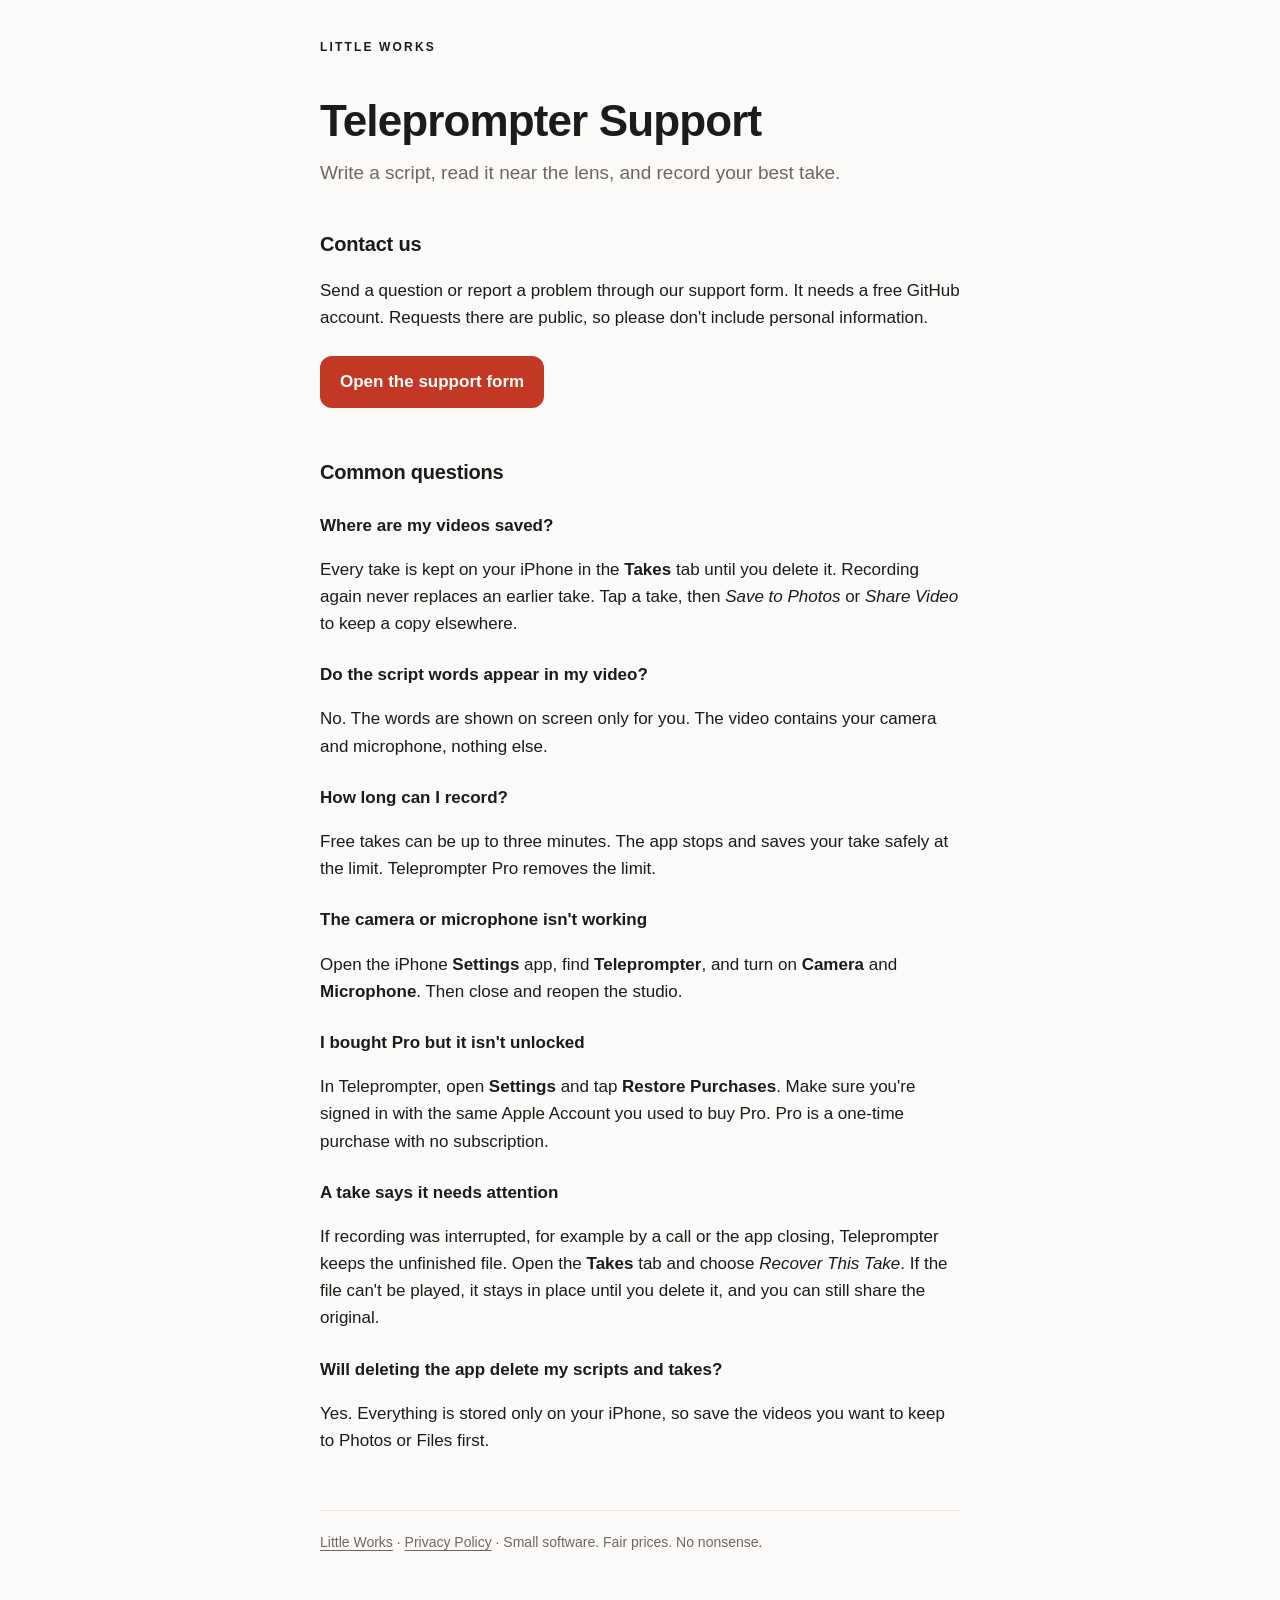
==== teleprompter/support/index.html @ 10b17950 "Add Little Works site with Teleprompter privacy and support pages Static pages deployed on Vercel, p" ====
<!doctype html>
<html lang="en">
<head>
  <meta charset="utf-8">
  <meta name="viewport" content="width=device-width, initial-scale=1">
  <title>Teleprompter Support · Little Works</title>
  <meta name="description" content="Help with Teleprompter by Little Works: recording, takes, Pro and permissions.">
  <link rel="stylesheet" href="/styles.css">
</head>
<body>
<main>
  <a class="wordmark" href="/">Little Works</a>
  <h1>Teleprompter Support</h1>
  <p class="lede">Write a script, read it near the lens, and record your best take.</p>

  <h2>Contact us</h2>
  <p>Send a question or report a problem through our support form. It needs a free GitHub account. Requests there are public, so please don't include personal information.</p>
  <a class="button" href="https://github.com/RenanM97/little-works/issues/new?template=support.yml">Open the support form</a>

  <h2>Common questions</h2>

  <h3>Where are my videos saved?</h3>
  <p>Every take is kept on your iPhone in the <strong>Takes</strong> tab until you delete it. Recording again never replaces an earlier take. Tap a take, then <em>Save to Photos</em> or <em>Share Video</em> to keep a copy elsewhere.</p>

  <h3>Do the script words appear in my video?</h3>
  <p>No. The words are shown on screen only for you. The video contains your camera and microphone, nothing else.</p>

  <h3>How long can I record?</h3>
  <p>Free takes can be up to three minutes. The app stops and saves your take safely at the limit. Teleprompter Pro removes the limit.</p>

  <h3>The camera or microphone isn't working</h3>
  <p>Open the iPhone <strong>Settings</strong> app, find <strong>Teleprompter</strong>, and turn on <strong>Camera</strong> and <strong>Microphone</strong>. Then close and reopen the studio.</p>

  <h3>I bought Pro but it isn't unlocked</h3>
  <p>In Teleprompter, open <strong>Settings</strong> and tap <strong>Restore Purchases</strong>. Make sure you're signed in with the same Apple Account you used to buy Pro. Pro is a one-time purchase with no subscription.</p>

  <h3>A take says it needs attention</h3>
  <p>If recording was interrupted, for example by a call or the app closing, Teleprompter keeps the unfinished file. Open the <strong>Takes</strong> tab and choose <em>Recover This Take</em>. If the file can't be played, it stays in place until you delete it, and you can still share the original.</p>

  <h3>Will deleting the app delete my scripts and takes?</h3>
  <p>Yes. Everything is stored only on your iPhone, so save the videos you want to keep to Photos or Files first.</p>

  <footer>
    <a href="/">Little Works</a> · <a href="/teleprompter/privacy/">Privacy Policy</a> · Small software. Fair prices. No nonsense.
  </footer>
</main>
</body>
</html>
---- styles.css ----
:root {
  --bg: #fbfaf8;
  --text: #1c1b1a;
  --muted: #6b6762;
  --rule: #e6e2dc;
  --accent: #c23824;
  --card: #ffffff;
  color-scheme: light dark;
}
@media (prefers-color-scheme: dark) {
  :root {
    --bg: #111213;
    --text: #f2f0ed;
    --muted: #a19c96;
    --rule: #2a2a2b;
    --accent: #ff8059;
    --card: #19191a;
  }
}
* { box-sizing: border-box; }
html { -webkit-text-size-adjust: 100%; }
body {
  margin: 0;
  background: var(--bg);
  color: var(--text);
  font: 17px/1.6 -apple-system, BlinkMacSystemFont, "SF Pro Text", "Helvetica Neue", Helvetica, Arial, sans-serif;
}
main { max-width: 680px; margin: 0 auto; padding: 32px 20px 64px; }
.wordmark {
  display: inline-block;
  font-size: 12px; font-weight: 700; letter-spacing: 0.18em; text-transform: uppercase;
  color: var(--text); text-decoration: none; margin-bottom: 40px;
}
h1 { font-size: clamp(32px, 7vw, 44px); line-height: 1.1; letter-spacing: -0.02em; margin: 0 0 12px; }
h2 { font-size: 20px; letter-spacing: -0.01em; margin: 40px 0 8px; }
h3 { font-size: 17px; margin: 24px 0 4px; }
p, li { color: var(--text); }
.lede { font-size: 19px; color: var(--muted); margin: 0 0 8px; }
.meta { font-size: 14px; color: var(--muted); }
a { color: var(--accent); text-underline-offset: 3px; }
ul { padding-left: 22px; }
li { margin: 6px 0; }
.summary {
  background: var(--card); border: 1px solid var(--rule); border-radius: 14px;
  padding: 18px 20px; margin: 28px 0 8px;
}
.summary p { margin: 0; }
.button {
  display: inline-block; background: var(--accent); color: #fff; font-weight: 600;
  padding: 12px 20px; border-radius: 12px; text-decoration: none; margin: 8px 0;
}
@media (prefers-color-scheme: dark) { .button { color: #111; } }
.apps { list-style: none; padding: 0; margin: 24px 0; border-top: 1px solid var(--rule); }
.apps li { border-bottom: 1px solid var(--rule); padding: 16px 0; margin: 0; }
.apps strong { display: block; font-size: 19px; }
footer { margin-top: 56px; padding-top: 20px; border-top: 1px solid var(--rule); font-size: 14px; color: var(--muted); }
footer a { color: var(--muted); }
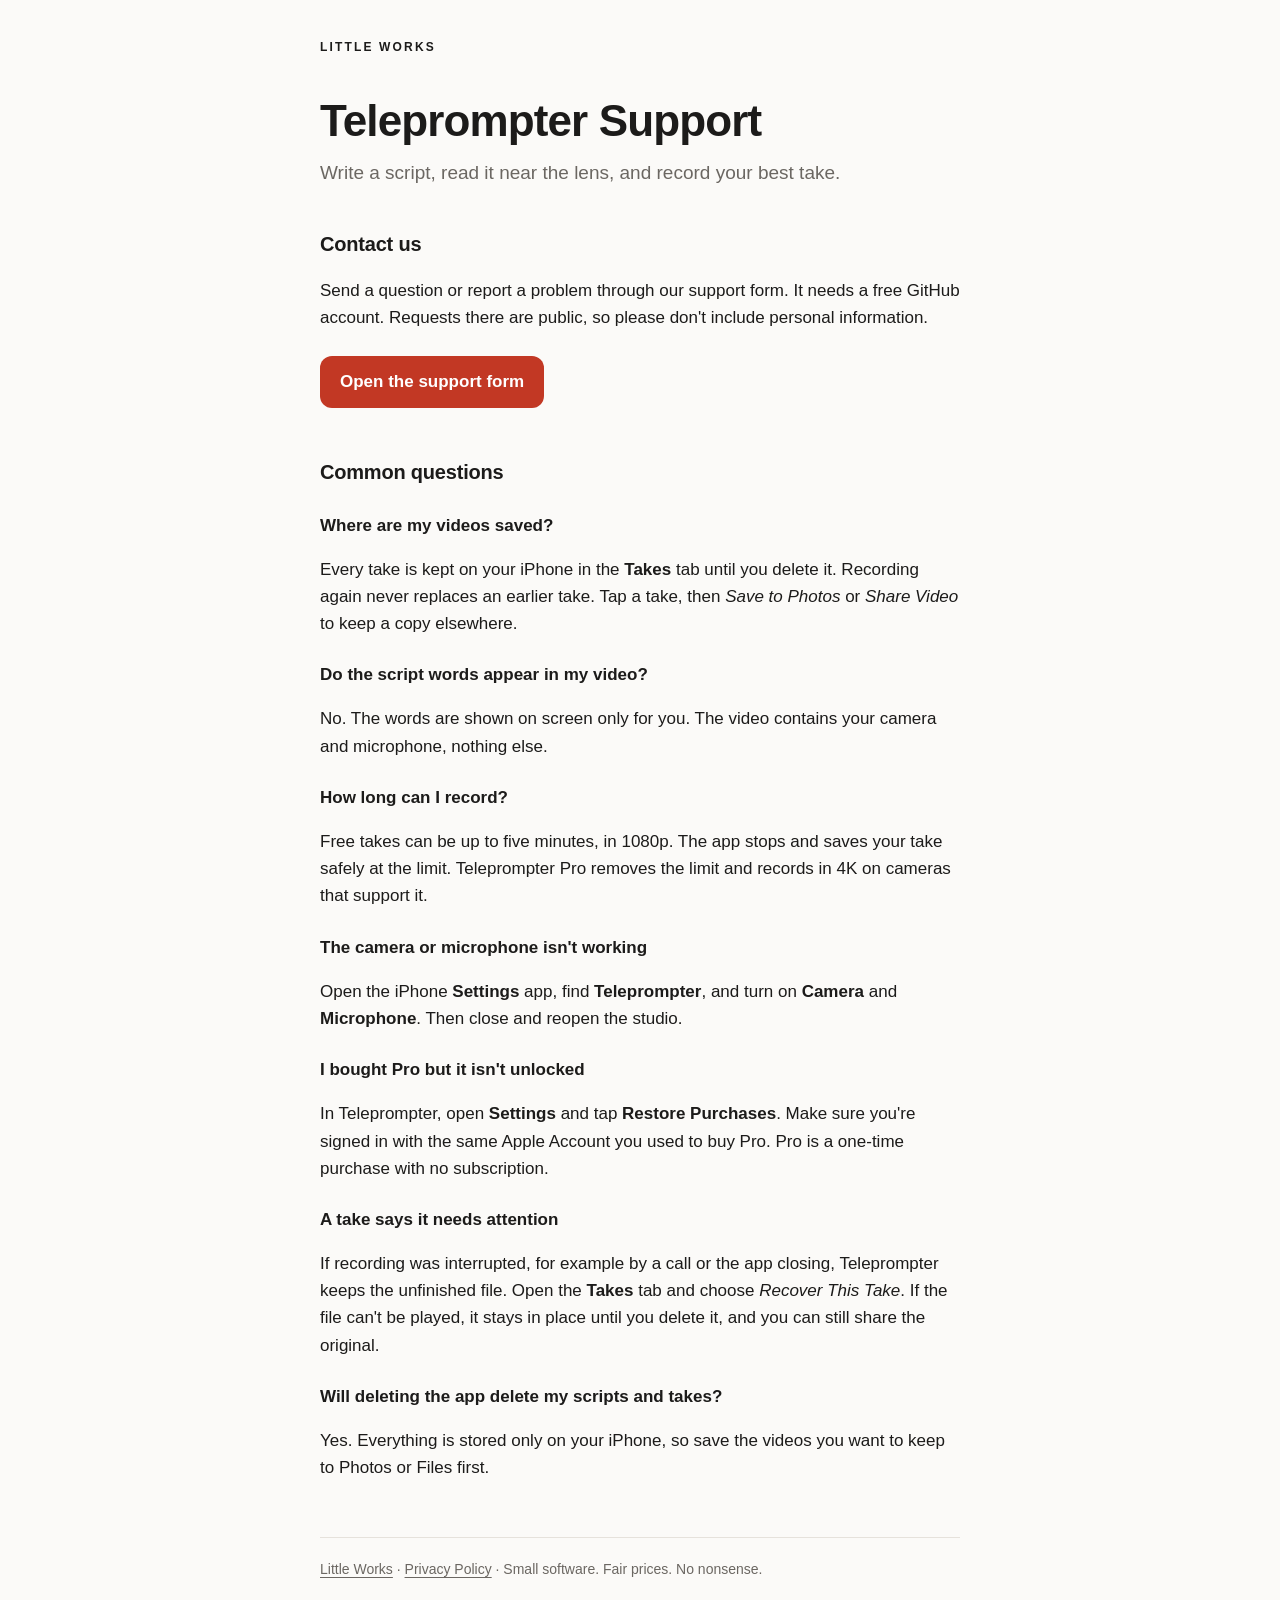
==== commit 8b9f0d05: "Support: Free takes are now 5 minutes; Pro records in 4K Co-Authored-By: Claude Opus 5.5 <noreply@an" ====
--- a/teleprompter/support/index.html
+++ b/teleprompter/support/index.html
@@ -26,7 +26,7 @@
   <p>No. The words are shown on screen only for you. The video contains your camera and microphone, nothing else.</p>
 
   <h3>How long can I record?</h3>
-  <p>Free takes can be up to three minutes. The app stops and saves your take safely at the limit. Teleprompter Pro removes the limit.</p>
+  <p>Free takes can be up to five minutes, in 1080p. The app stops and saves your take safely at the limit. Teleprompter Pro removes the limit and records in 4K on cameras that support it.</p>
 
   <h3>The camera or microphone isn't working</h3>
   <p>Open the iPhone <strong>Settings</strong> app, find <strong>Teleprompter</strong>, and turn on <strong>Camera</strong> and <strong>Microphone</strong>. Then close and reopen the studio.</p>
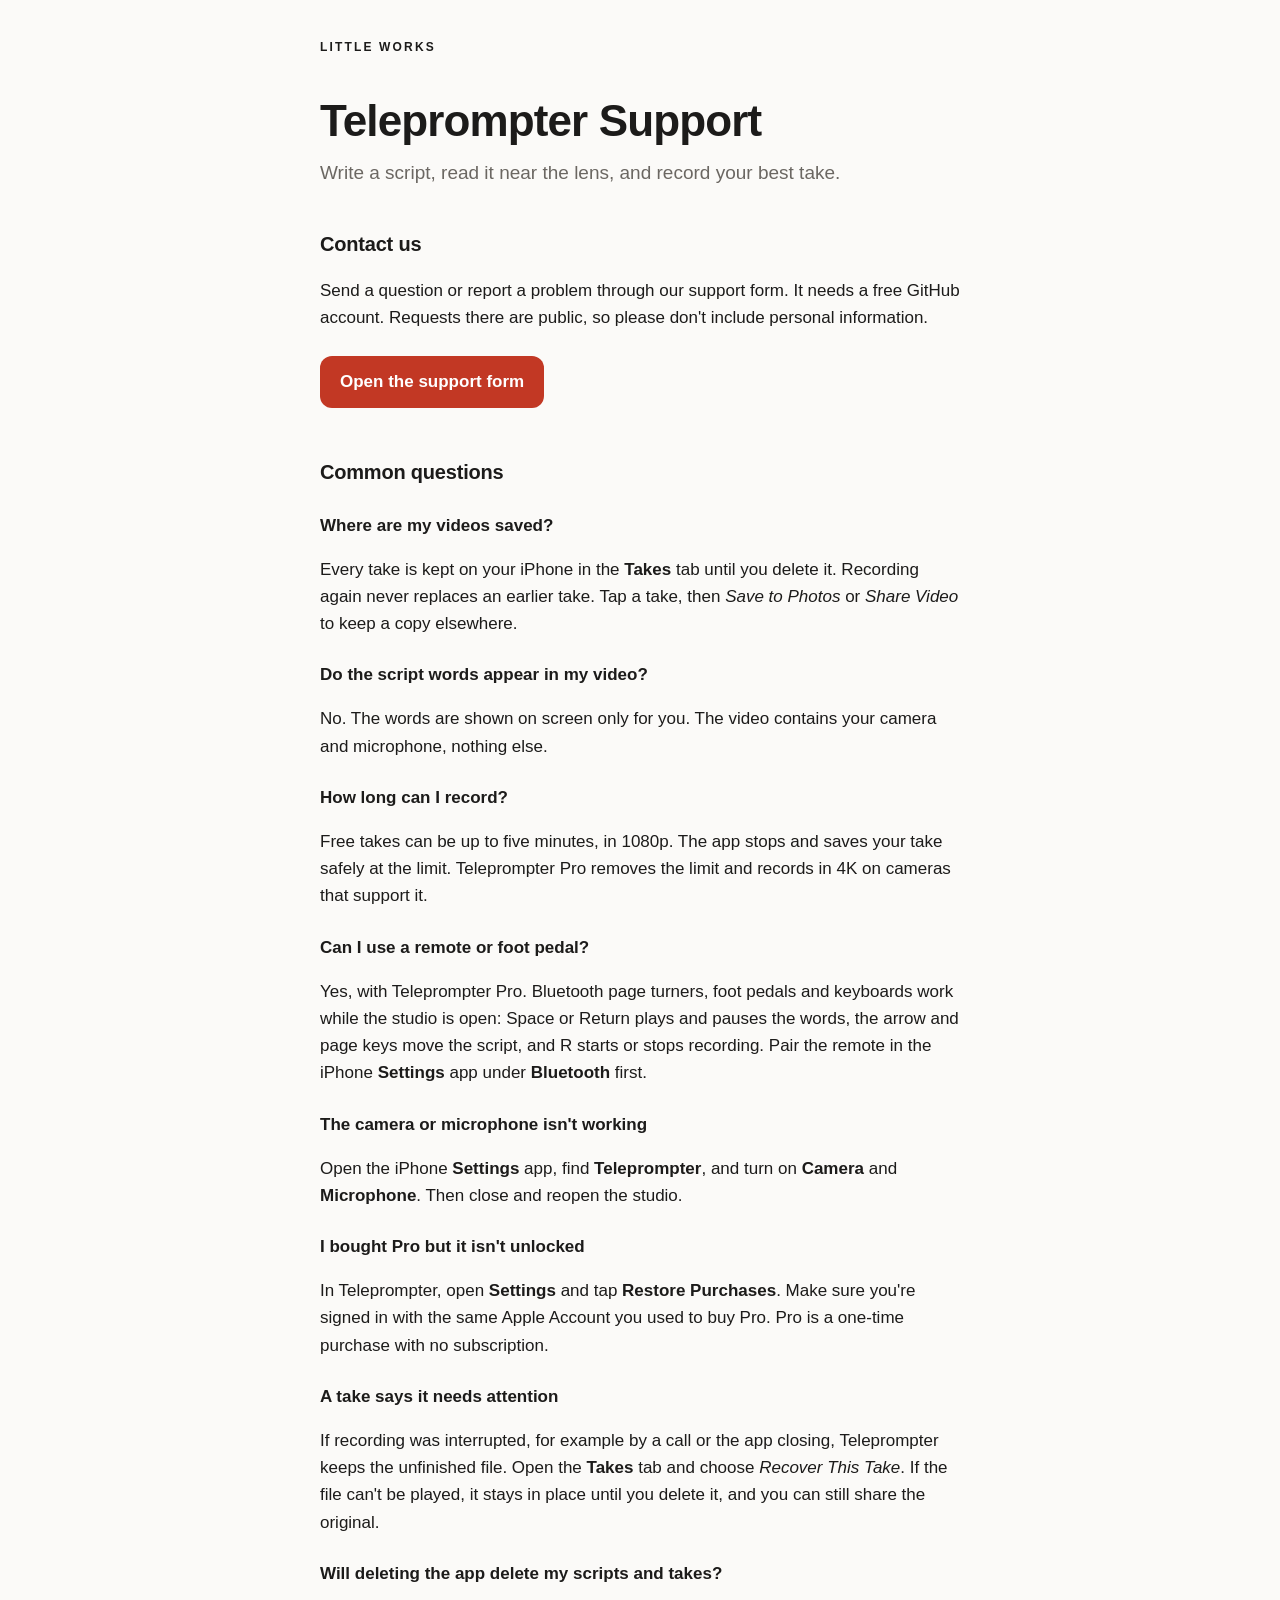
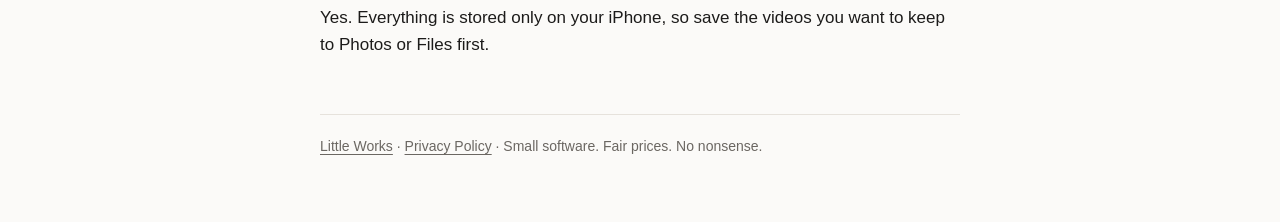
==== commit 6d51d7e2: "Support: remote and foot pedal control (Pro) Co-Authored-By: Claude Opus 5.5 <noreply@anthropic.com>" ====
--- a/teleprompter/support/index.html
+++ b/teleprompter/support/index.html
@@ -28,6 +28,9 @@
   <h3>How long can I record?</h3>
   <p>Free takes can be up to five minutes, in 1080p. The app stops and saves your take safely at the limit. Teleprompter Pro removes the limit and records in 4K on cameras that support it.</p>
 
+  <h3>Can I use a remote or foot pedal?</h3>
+  <p>Yes, with Teleprompter Pro. Bluetooth page turners, foot pedals and keyboards work while the studio is open: Space or Return plays and pauses the words, the arrow and page keys move the script, and R starts or stops recording. Pair the remote in the iPhone <strong>Settings</strong> app under <strong>Bluetooth</strong> first.</p>
+
   <h3>The camera or microphone isn't working</h3>
   <p>Open the iPhone <strong>Settings</strong> app, find <strong>Teleprompter</strong>, and turn on <strong>Camera</strong> and <strong>Microphone</strong>. Then close and reopen the studio.</p>
 
